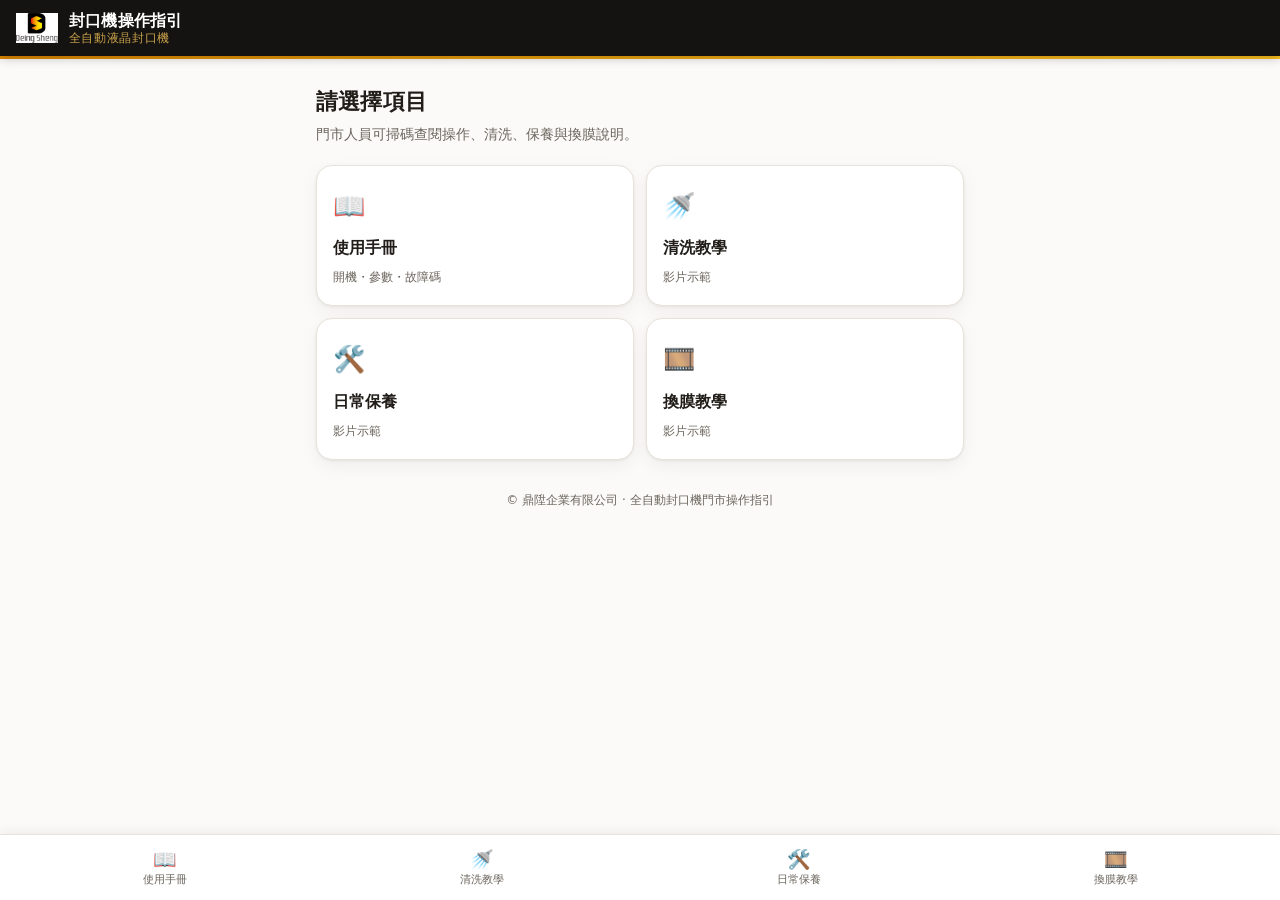
==== index.html @ 1dc4111c "封口機門市操作指引：使用手冊、清洗、保養、換膜 Co-Authored-By: Claude Opus 4.8 <noreply@anthropic.com>" ====
<!doctype html>
<html lang="zh-Hant">
<head>
<meta charset="utf-8">
<meta name="viewport" content="width=device-width,initial-scale=1,viewport-fit=cover">
<title>全自動封口機 · 操作指引</title>
<link rel="stylesheet" href="style.css">
</head>
<body>
<header class="top">
  <img src="assets/ds_logo.png" alt="鼎陞 Deing Sheng">
  <div class="t"><b>封口機操作指引</b><span>全自動液晶封口機</span></div>
</header>
<div class="accent"></div>

<main>
  <h1 class="page">請選擇項目</h1>
  <p class="lead">門市人員可掃碼查閱操作、清洗、保養與換膜說明。</p>
  <div class="hub">
    <a href="manual.html"><span class="ic">📖</span><b>使用手冊</b><span>開機・參數・故障碼</span></a>
    <a href="cleaning.html"><span class="ic">🚿</span><b>清洗教學</b><span>影片示範</span></a>
    <a href="maintenance.html"><span class="ic">🛠️</span><b>日常保養</b><span>影片示範</span></a>
    <a href="filmchange.html"><span class="ic">🎞️</span><b>換膜教學</b><span>影片示範</span></a>
  </div>
</main>

<footer class="pg">© 鼎陞企業有限公司 · 全自動封口機門市操作指引</footer>

<nav class="tab">
  <a href="manual.html"><span class="ic">📖</span>使用手冊</a>
  <a href="cleaning.html"><span class="ic">🚿</span>清洗教學</a>
  <a href="maintenance.html"><span class="ic">🛠️</span>日常保養</a>
  <a href="filmchange.html"><span class="ic">🎞️</span>換膜教學</a>
</nav>
</body>
</html>
---- style.css ----
:root{
  --paper:#FBFAF8; --card:#FFFFFF; --ink:#211E1A; --muted:#6B655D; --line:#E7E2DA;
  --header:#151311; --amber:#E28A00; --gold:#FFC21F; --amber-soft:#FBEFD6;
  --shadow:0 1px 3px rgba(0,0,0,.06),0 6px 18px rgba(0,0,0,.05);
  --sans:-apple-system,"PingFang TC","Microsoft JhengHei","Noto Sans TC",system-ui,sans-serif;
  --mono:"SFMono-Regular",ui-monospace,Consolas,monospace;
}
@media (prefers-color-scheme:dark){
  :root{--paper:#141210;--card:#1E1B17;--ink:#EFEAE2;--muted:#A59D90;--line:#332E27;
    --header:#0E0C0A;--amber-soft:#2A2113;--shadow:0 1px 3px rgba(0,0,0,.4);}
}
*{box-sizing:border-box;-webkit-tap-highlight-color:transparent}
html{scroll-behavior:smooth}
body{margin:0;background:var(--paper);color:var(--ink);font-family:var(--sans);
  font-size:16px;line-height:1.7;padding-bottom:76px;-webkit-text-size-adjust:100%}
.sr{position:absolute;width:1px;height:1px;overflow:hidden;clip:rect(0,0,0,0)}

header.top{position:sticky;top:0;z-index:20;background:var(--header);color:#fff;
  padding:11px 16px;display:flex;align-items:center;gap:11px;
  box-shadow:0 2px 10px rgba(0,0,0,.25)}
header.top img{height:30px;width:auto;display:block}
header.top .t{display:flex;flex-direction:column;line-height:1.25}
header.top .t b{font-size:16px;font-weight:700;letter-spacing:.02em}
header.top .t span{font-size:11.5px;color:#C9A24B;letter-spacing:.06em}
.accent{height:3px;background:linear-gradient(90deg,var(--amber),var(--gold))}

main{max-width:680px;margin:0 auto;padding:18px 16px 24px}
h1.page{font-size:22px;margin:6px 0 2px;letter-spacing:.01em}
.lead{color:var(--muted);font-size:14px;margin:0 0 18px}

section{background:var(--card);border:1px solid var(--line);border-radius:14px;
  padding:16px 16px 6px;margin:0 0 14px;box-shadow:var(--shadow)}
section > h2{font-size:16.5px;margin:2px 0 12px;display:flex;align-items:center;gap:9px}
section > h2 .n{flex:none;width:26px;height:26px;border-radius:8px;display:grid;place-items:center;
  background:linear-gradient(135deg,var(--amber),var(--gold));color:#3a2600;font-size:13px;font-weight:800;font-family:var(--mono)}
.kv{margin:0 0 12px}
.kv b{color:var(--ink)}
.klist{list-style:none;margin:0 0 8px;padding:0;display:flex;flex-direction:column;gap:9px}
.klist li{padding-left:2px;font-size:15px}
.klist .k{display:inline-block;background:var(--amber-soft);color:#8a5a00;font-weight:700;
  border-radius:6px;padding:1px 8px;margin-right:6px;font-size:13.5px;white-space:nowrap}
@media (prefers-color-scheme:dark){.klist .k{color:var(--gold)}}
p.note{margin:8px 0 12px;font-size:15px}

.tw{overflow-x:auto;margin:2px 0 14px;border:1px solid var(--line);border-radius:10px}
table{border-collapse:collapse;width:100%;font-size:14px;min-width:340px}
th,td{padding:9px 11px;text-align:left;border-bottom:1px solid var(--line);vertical-align:top}
thead th{background:var(--amber-soft);color:#7a5200;font-size:13px;white-space:nowrap}
@media (prefers-color-scheme:dark){thead th{color:var(--gold)}}
tbody tr:last-child td{border-bottom:none}
td.code{font-family:var(--mono);font-weight:700;color:var(--amber);white-space:nowrap}
.warn{background:var(--amber-soft);border:1px solid color-mix(in srgb,var(--amber) 40%,transparent);
  border-radius:12px;padding:13px 15px;margin:0 0 14px;font-size:14.5px}
.warn b{color:var(--ink)}

.video-wrap{background:#000;border-radius:14px;overflow:hidden;box-shadow:var(--shadow);margin:0 0 12px}
video{display:block;width:100%;max-height:78vh;background:#000}
.meta{display:flex;gap:14px;color:var(--muted);font-size:13px;margin:0 0 16px;flex-wrap:wrap}
.meta span{display:inline-flex;align-items:center;gap:5px}

.hub{display:grid;grid-template-columns:1fr 1fr;gap:12px;margin:8px 0 0}
.hub a{display:flex;flex-direction:column;gap:6px;text-decoration:none;color:var(--ink);
  background:var(--card);border:1px solid var(--line);border-radius:16px;padding:18px 16px;
  box-shadow:var(--shadow);min-height:104px;justify-content:center}
.hub a .ic{font-size:26px}
.hub a b{font-size:16px}
.hub a span{font-size:12px;color:var(--muted)}
.hub a:active{transform:scale(.98)}

.soon{text-align:center;padding:40px 16px;color:var(--muted)}
.soon .big{font-size:40px;margin-bottom:8px}

footer.pg{max-width:680px;margin:0 auto;padding:6px 16px 20px;color:var(--muted);font-size:12px;text-align:center}

nav.tab{position:fixed;left:0;right:0;bottom:0;z-index:30;background:var(--card);
  border-top:1px solid var(--line);display:flex;padding:6px 6px calc(6px + env(safe-area-inset-bottom));
  box-shadow:0 -2px 12px rgba(0,0,0,.06)}
nav.tab a{flex:1;text-decoration:none;color:var(--muted);text-align:center;font-size:11px;
  padding:6px 2px;border-radius:10px;line-height:1.35}
nav.tab a .ic{display:block;font-size:19px;margin-bottom:1px}
nav.tab a.on{color:var(--amber);background:var(--amber-soft)}
@media (prefers-color-scheme:dark){nav.tab a.on{color:var(--gold)}}
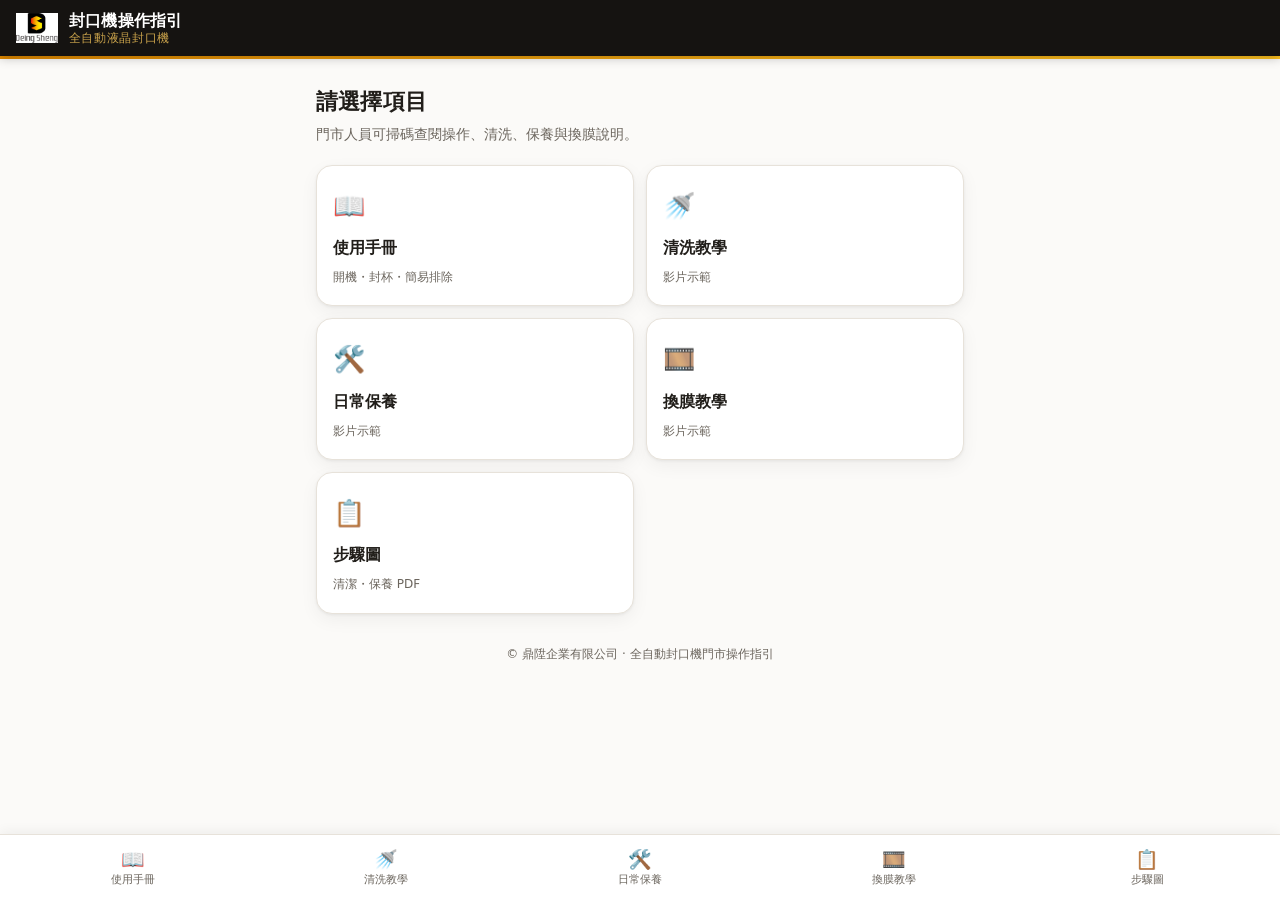
==== commit d641c0bc: "新增「步驟圖」分頁與底部第五個 Tab - steps.html 連到 assets/steps/ 兩份 PDF - 所有頁面底部導覽加入步驟圖；首頁加卡片、使用手冊卡片副標改「開機・封杯・簡易排除」" ====
--- a/index.html
+++ b/index.html
@@ -17,10 +17,11 @@
   <h1 class="page">請選擇項目</h1>
   <p class="lead">門市人員可掃碼查閱操作、清洗、保養與換膜說明。</p>
   <div class="hub">
-    <a href="manual.html"><span class="ic">📖</span><b>使用手冊</b><span>開機・參數・故障碼</span></a>
+    <a href="manual.html"><span class="ic">📖</span><b>使用手冊</b><span>開機・封杯・簡易排除</span></a>
     <a href="cleaning.html"><span class="ic">🚿</span><b>清洗教學</b><span>影片示範</span></a>
     <a href="maintenance.html"><span class="ic">🛠️</span><b>日常保養</b><span>影片示範</span></a>
     <a href="filmchange.html"><span class="ic">🎞️</span><b>換膜教學</b><span>影片示範</span></a>
+    <a href="steps.html"><span class="ic">📋</span><b>步驟圖</b><span>清潔・保養 PDF</span></a>
   </div>
 </main>
 
@@ -31,6 +32,7 @@
   <a href="cleaning.html"><span class="ic">🚿</span>清洗教學</a>
   <a href="maintenance.html"><span class="ic">🛠️</span>日常保養</a>
   <a href="filmchange.html"><span class="ic">🎞️</span>換膜教學</a>
+  <a href="steps.html"><span class="ic">📋</span>步驟圖</a>
 </nav>
 </body>
 </html>
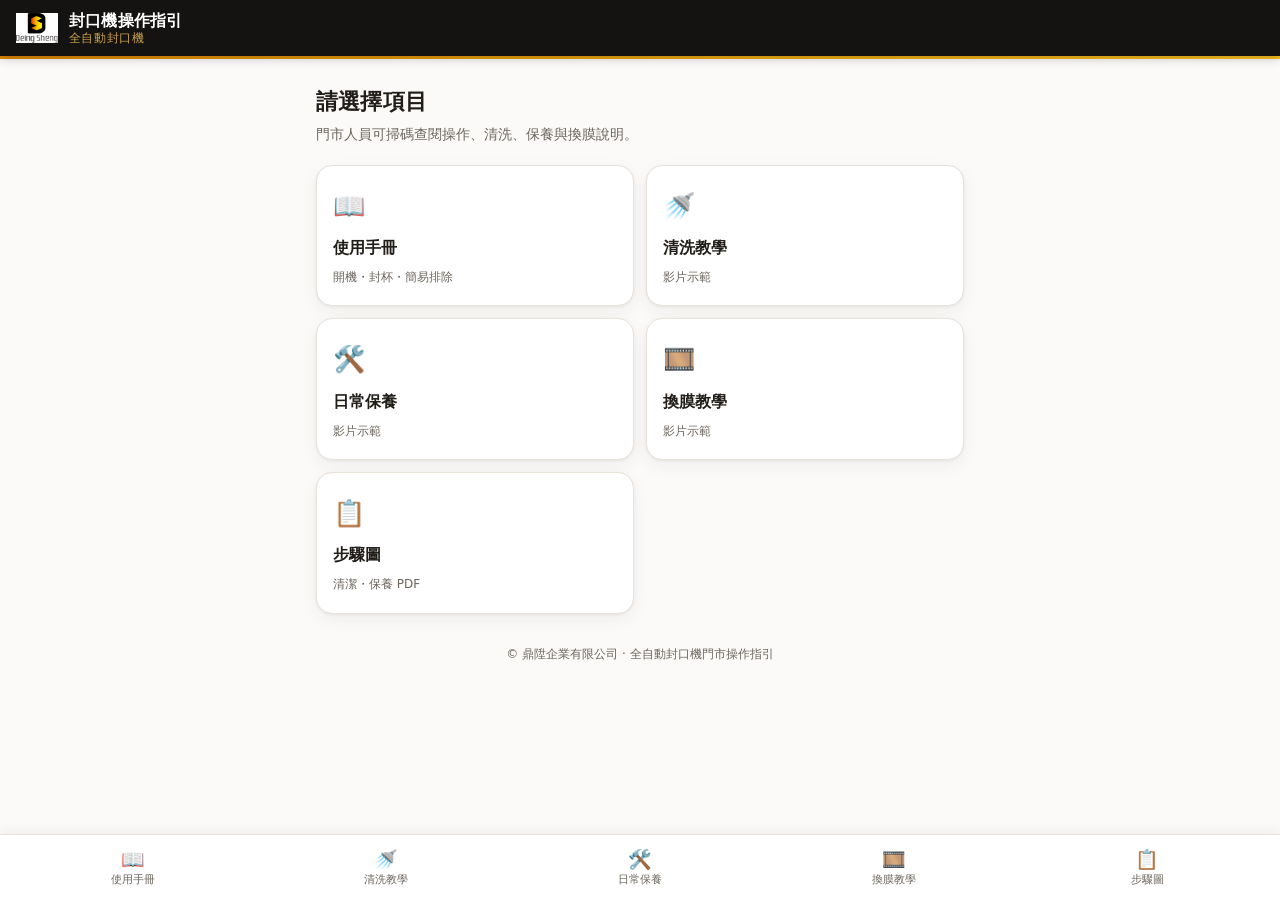
==== commit 17a9787c: "統一頁首機型名稱為「全自動封口機」（移除「液晶」字樣） Co-Authored-By: Claude Fable 5.1 <noreply@anthropic.com>" ====
--- a/index.html
+++ b/index.html
@@ -9,7 +9,7 @@
 <body>
 <header class="top">
   <img src="assets/ds_logo.png" alt="鼎陞 Deing Sheng">
-  <div class="t"><b>封口機操作指引</b><span>全自動液晶封口機</span></div>
+  <div class="t"><b>封口機操作指引</b><span>全自動封口機</span></div>
 </header>
 <div class="accent"></div>
 
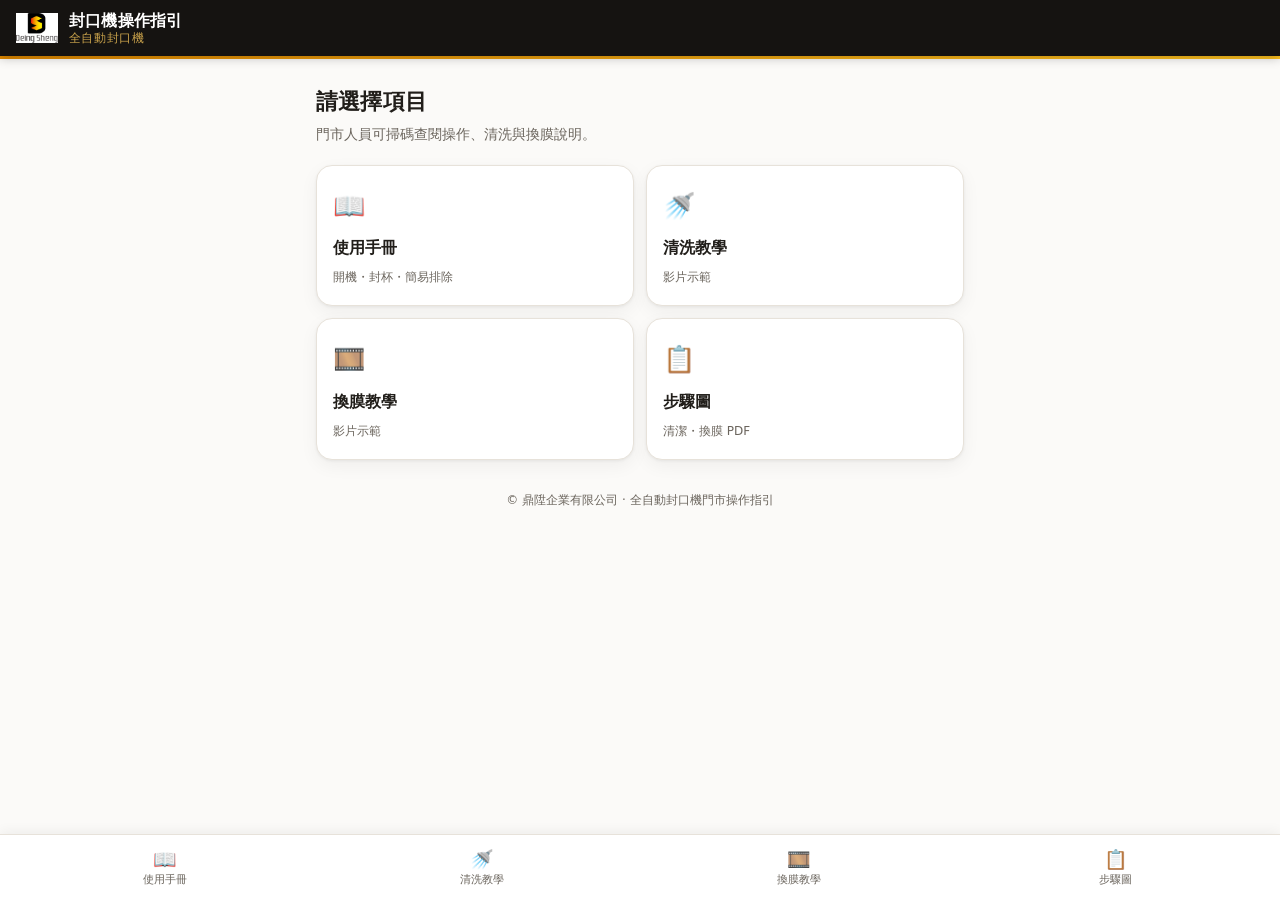
==== commit 9bc7d5eb: "更新清洗/換膜影片(轉H.264)、換膜步驟圖上線、移除日常保養 - 清洗教學影片更新(約38秒)、換膜教學影片上線(約2分7秒)，HEVC轉H.264相容所有手機 - 新增換膜步驟圖(6步驟PDF)" ====
--- a/index.html
+++ b/index.html
@@ -15,13 +15,12 @@
 
 <main>
   <h1 class="page">請選擇項目</h1>
-  <p class="lead">門市人員可掃碼查閱操作、清洗、保養與換膜說明。</p>
+  <p class="lead">門市人員可掃碼查閱操作、清洗與換膜說明。</p>
   <div class="hub">
     <a href="manual.html"><span class="ic">📖</span><b>使用手冊</b><span>開機・封杯・簡易排除</span></a>
     <a href="cleaning.html"><span class="ic">🚿</span><b>清洗教學</b><span>影片示範</span></a>
-    <a href="maintenance.html"><span class="ic">🛠️</span><b>日常保養</b><span>影片示範</span></a>
     <a href="filmchange.html"><span class="ic">🎞️</span><b>換膜教學</b><span>影片示範</span></a>
-    <a href="steps.html"><span class="ic">📋</span><b>步驟圖</b><span>清潔・保養 PDF</span></a>
+    <a href="steps.html"><span class="ic">📋</span><b>步驟圖</b><span>清潔・換膜 PDF</span></a>
   </div>
 </main>
 
@@ -30,7 +29,6 @@
 <nav class="tab">
   <a href="manual.html"><span class="ic">📖</span>使用手冊</a>
   <a href="cleaning.html"><span class="ic">🚿</span>清洗教學</a>
-  <a href="maintenance.html"><span class="ic">🛠️</span>日常保養</a>
   <a href="filmchange.html"><span class="ic">🎞️</span>換膜教學</a>
   <a href="steps.html"><span class="ic">📋</span>步驟圖</a>
 </nav>
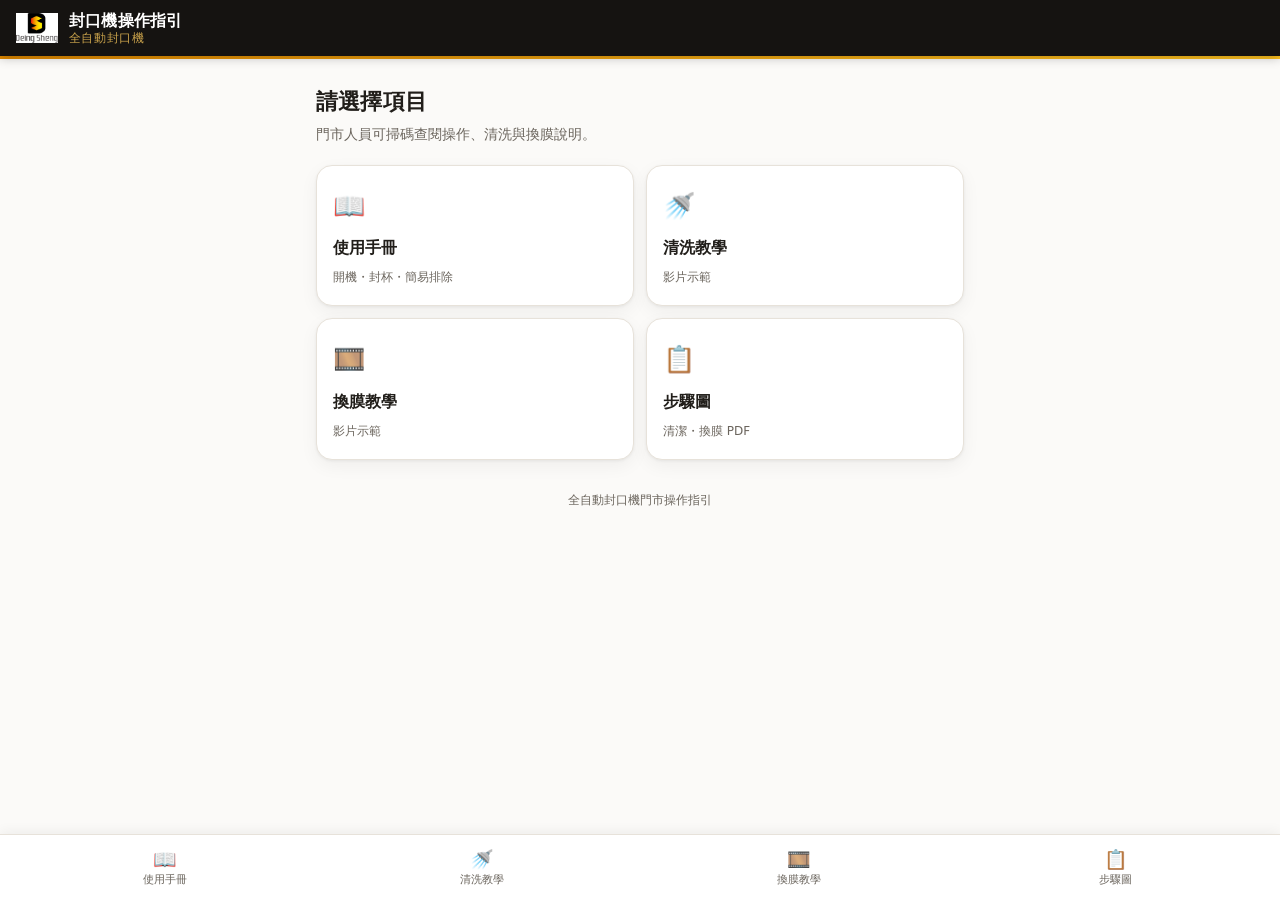
==== commit 8ec35316: "清洗步驟圖改依新影片(5步驟)；所有頁面移除公司名文字 Co-Authored-By: Claude Opus 4.8 <noreply@anthropic.com>" ====
--- a/index.html
+++ b/index.html
@@ -24,7 +24,7 @@
   </div>
 </main>
 
-<footer class="pg">© 鼎陞企業有限公司 · 全自動封口機門市操作指引</footer>
+<footer class="pg">全自動封口機門市操作指引</footer>
 
 <nav class="tab">
   <a href="manual.html"><span class="ic">📖</span>使用手冊</a>
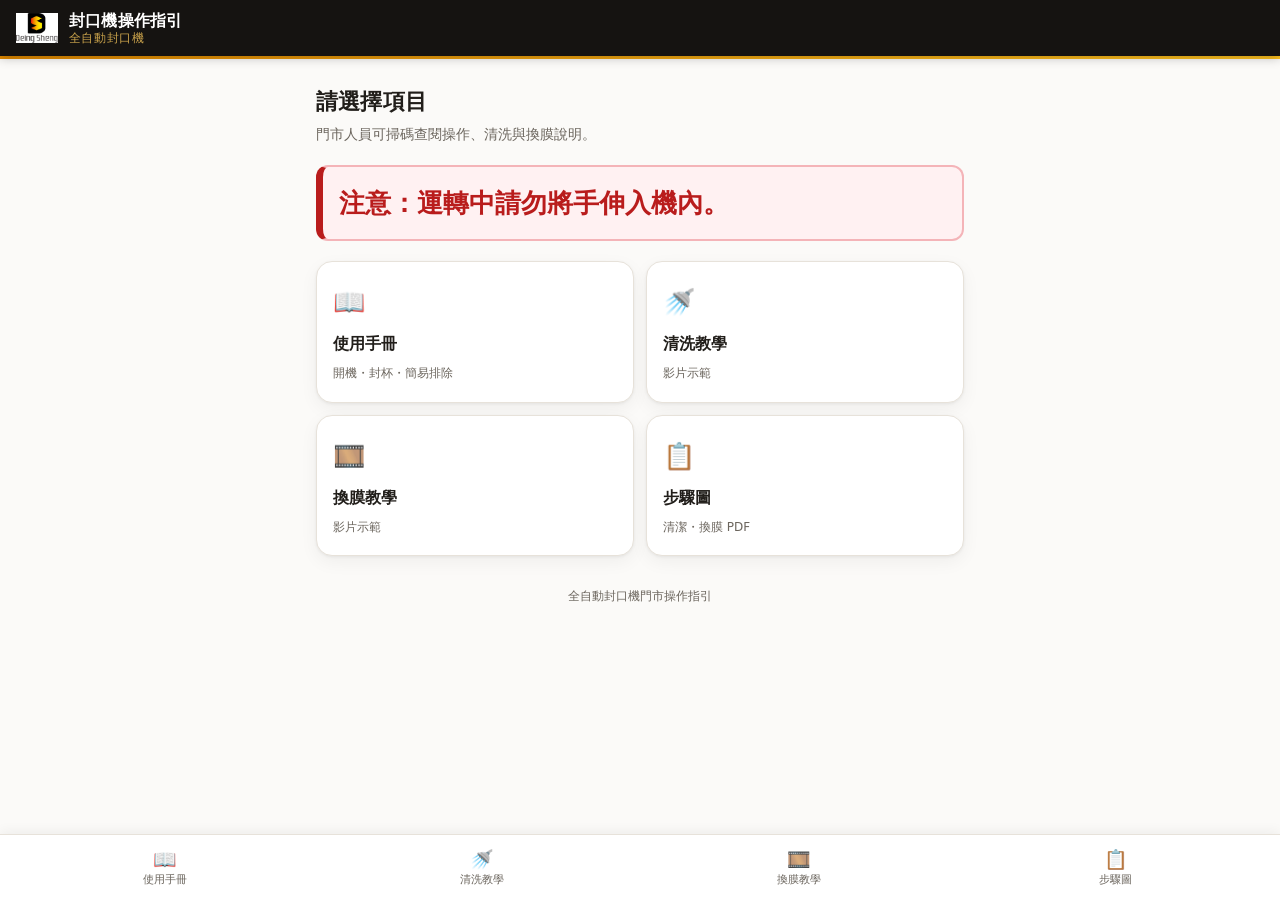
==== commit e8e26760: "Tighten teaching videos and enlarge red safety notices across guide" ====
--- a/index.html
+++ b/index.html
@@ -4,7 +4,7 @@
 <meta charset="utf-8">
 <meta name="viewport" content="width=device-width,initial-scale=1,viewport-fit=cover">
 <title>全自動封口機 · 操作指引</title>
-<link rel="stylesheet" href="style.css">
+<link rel="stylesheet" href="style.css?v=20261015-tight">
 </head>
 <body>
 <header class="top">
@@ -16,6 +16,7 @@
 <main>
   <h1 class="page">請選擇項目</h1>
   <p class="lead">門市人員可掃碼查閱操作、清洗與換膜說明。</p>
+  <div class="warn"><strong>注意：運轉中請勿將手伸入機內。</strong></div>
   <div class="hub">
     <a href="manual.html"><span class="ic">📖</span><b>使用手冊</b><span>開機・封杯・簡易排除</span></a>
     <a href="cleaning.html"><span class="ic">🚿</span><b>清洗教學</b><span>影片示範</span></a>
--- a/style.css
+++ b/style.css
@@ -80,3 +80,15 @@
 nav.tab a .ic{display:block;font-size:19px;margin-bottom:1px}
 nav.tab a.on{color:var(--amber);background:var(--amber-soft)}
 @media (prefers-color-scheme:dark){nav.tab a.on{color:var(--gold)}}
+
+/* Prominent safety notes across all teaching pages. */
+:root{--danger:#B91C1C;--danger-soft:#FFF1F2;--danger-line:#F4B4B8}
+@media(prefers-color-scheme:dark){:root{--danger:#FF8585;--danger-soft:#321B1D;--danger-line:#884A50}}
+.warn,.important{color:var(--danger);font-size:clamp(22px,5.8vw,26px);font-weight:800;line-height:1.55;overflow-wrap:anywhere}
+.warn{background:var(--danger-soft);border:2px solid var(--danger-line);border-left:7px solid var(--danger);padding:16px;margin:14px 0 20px}
+.warn b,.warn strong{color:inherit}
+.warn p{margin:0 0 10px}.warn p:last-child{margin-bottom:0}
+.klist li.important{font-size:22px}
+.klist li.important .k{color:var(--danger);background:var(--danger-soft);white-space:normal;font-size:16px}
+p.note.important{font-size:22px}
+video{object-fit:contain;max-height:calc(100svh - 160px)}
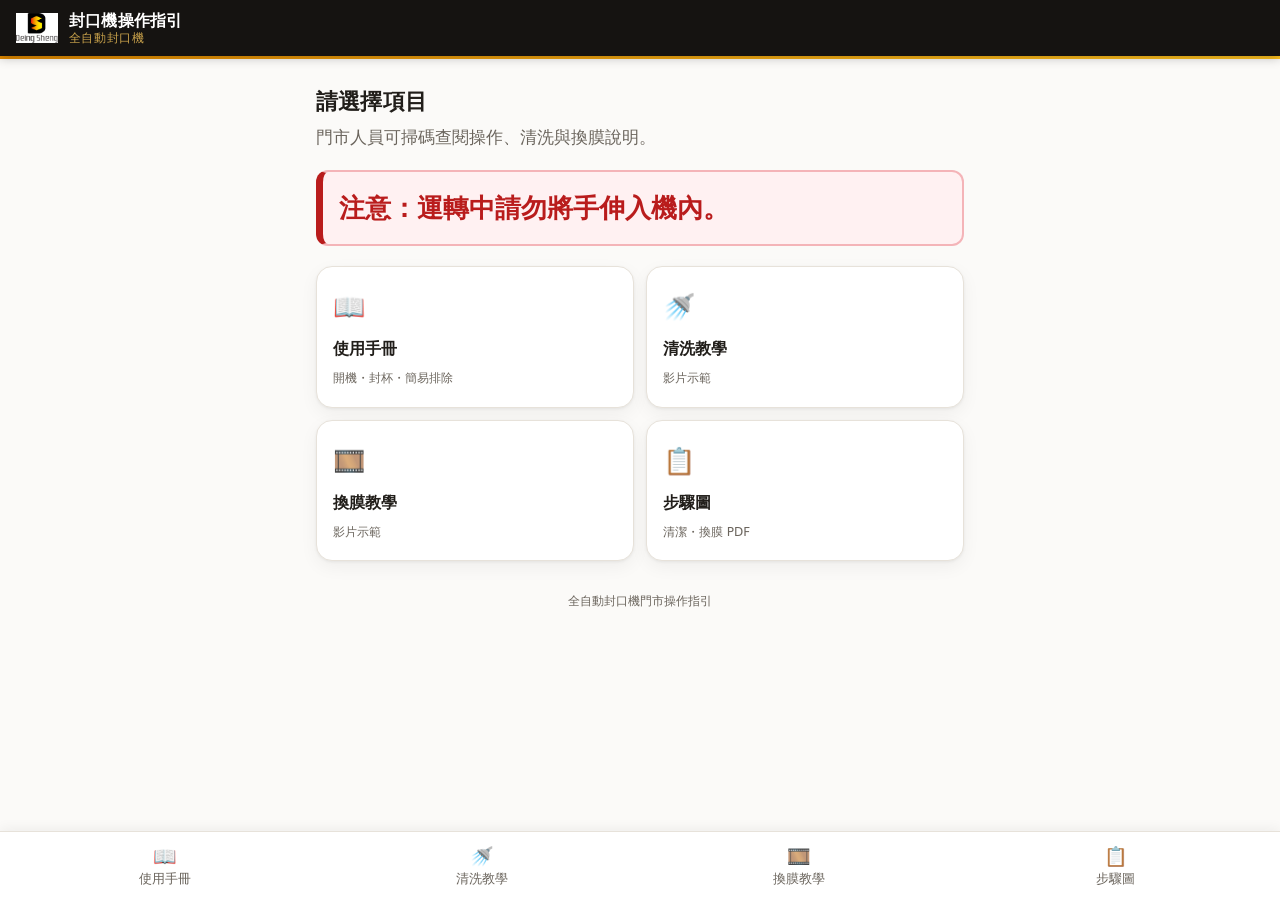
==== commit 1f762888: "Improve senior readability and illustrate upward cup seat removal" ====
--- a/index.html
+++ b/index.html
@@ -4,7 +4,7 @@
 <meta charset="utf-8">
 <meta name="viewport" content="width=device-width,initial-scale=1,viewport-fit=cover">
 <title>全自動封口機 · 操作指引</title>
-<link rel="stylesheet" href="style.css?v=20261015-tight">
+<link rel="stylesheet" href="style.css?v=20261015-senior">
 </head>
 <body>
 <header class="top">
--- a/style.css
+++ b/style.css
@@ -12,7 +12,7 @@
 *{box-sizing:border-box;-webkit-tap-highlight-color:transparent}
 html{scroll-behavior:smooth}
 body{margin:0;background:var(--paper);color:var(--ink);font-family:var(--sans);
-  font-size:16px;line-height:1.7;padding-bottom:76px;-webkit-text-size-adjust:100%}
+  font-size:18px;line-height:1.7;padding-bottom:76px;-webkit-text-size-adjust:100%}
 .sr{position:absolute;width:1px;height:1px;overflow:hidden;clip:rect(0,0,0,0)}
 
 header.top{position:sticky;top:0;z-index:20;background:var(--header);color:#fff;
@@ -26,24 +26,24 @@
 
 main{max-width:680px;margin:0 auto;padding:18px 16px 24px}
 h1.page{font-size:22px;margin:6px 0 2px;letter-spacing:.01em}
-.lead{color:var(--muted);font-size:14px;margin:0 0 18px}
+.lead{color:var(--muted);font-size:17px;margin:0 0 18px}
 
 section{background:var(--card);border:1px solid var(--line);border-radius:14px;
   padding:16px 16px 6px;margin:0 0 14px;box-shadow:var(--shadow)}
-section > h2{font-size:16.5px;margin:2px 0 12px;display:flex;align-items:center;gap:9px}
+section > h2{font-size:19px;margin:2px 0 12px;display:flex;align-items:center;gap:9px}
 section > h2 .n{flex:none;width:26px;height:26px;border-radius:8px;display:grid;place-items:center;
   background:linear-gradient(135deg,var(--amber),var(--gold));color:#3a2600;font-size:13px;font-weight:800;font-family:var(--mono)}
 .kv{margin:0 0 12px}
 .kv b{color:var(--ink)}
 .klist{list-style:none;margin:0 0 8px;padding:0;display:flex;flex-direction:column;gap:9px}
-.klist li{padding-left:2px;font-size:15px}
+.klist li{padding-left:2px;font-size:17px}
 .klist .k{display:inline-block;background:var(--amber-soft);color:#8a5a00;font-weight:700;
   border-radius:6px;padding:1px 8px;margin-right:6px;font-size:13.5px;white-space:nowrap}
 @media (prefers-color-scheme:dark){.klist .k{color:var(--gold)}}
-p.note{margin:8px 0 12px;font-size:15px}
+p.note{margin:8px 0 12px;font-size:17px}
 
 .tw{overflow-x:auto;margin:2px 0 14px;border:1px solid var(--line);border-radius:10px}
-table{border-collapse:collapse;width:100%;font-size:14px;min-width:340px}
+table{border-collapse:collapse;width:100%;font-size:16px;min-width:340px}
 th,td{padding:9px 11px;text-align:left;border-bottom:1px solid var(--line);vertical-align:top}
 thead th{background:var(--amber-soft);color:#7a5200;font-size:13px;white-space:nowrap}
 @media (prefers-color-scheme:dark){thead th{color:var(--gold)}}
@@ -75,7 +75,7 @@
 nav.tab{position:fixed;left:0;right:0;bottom:0;z-index:30;background:var(--card);
   border-top:1px solid var(--line);display:flex;padding:6px 6px calc(6px + env(safe-area-inset-bottom));
   box-shadow:0 -2px 12px rgba(0,0,0,.06)}
-nav.tab a{flex:1;text-decoration:none;color:var(--muted);text-align:center;font-size:11px;
+nav.tab a{flex:1;text-decoration:none;color:var(--muted);text-align:center;font-size:13px;
   padding:6px 2px;border-radius:10px;line-height:1.35}
 nav.tab a .ic{display:block;font-size:19px;margin-bottom:1px}
 nav.tab a.on{color:var(--amber);background:var(--amber-soft)}
